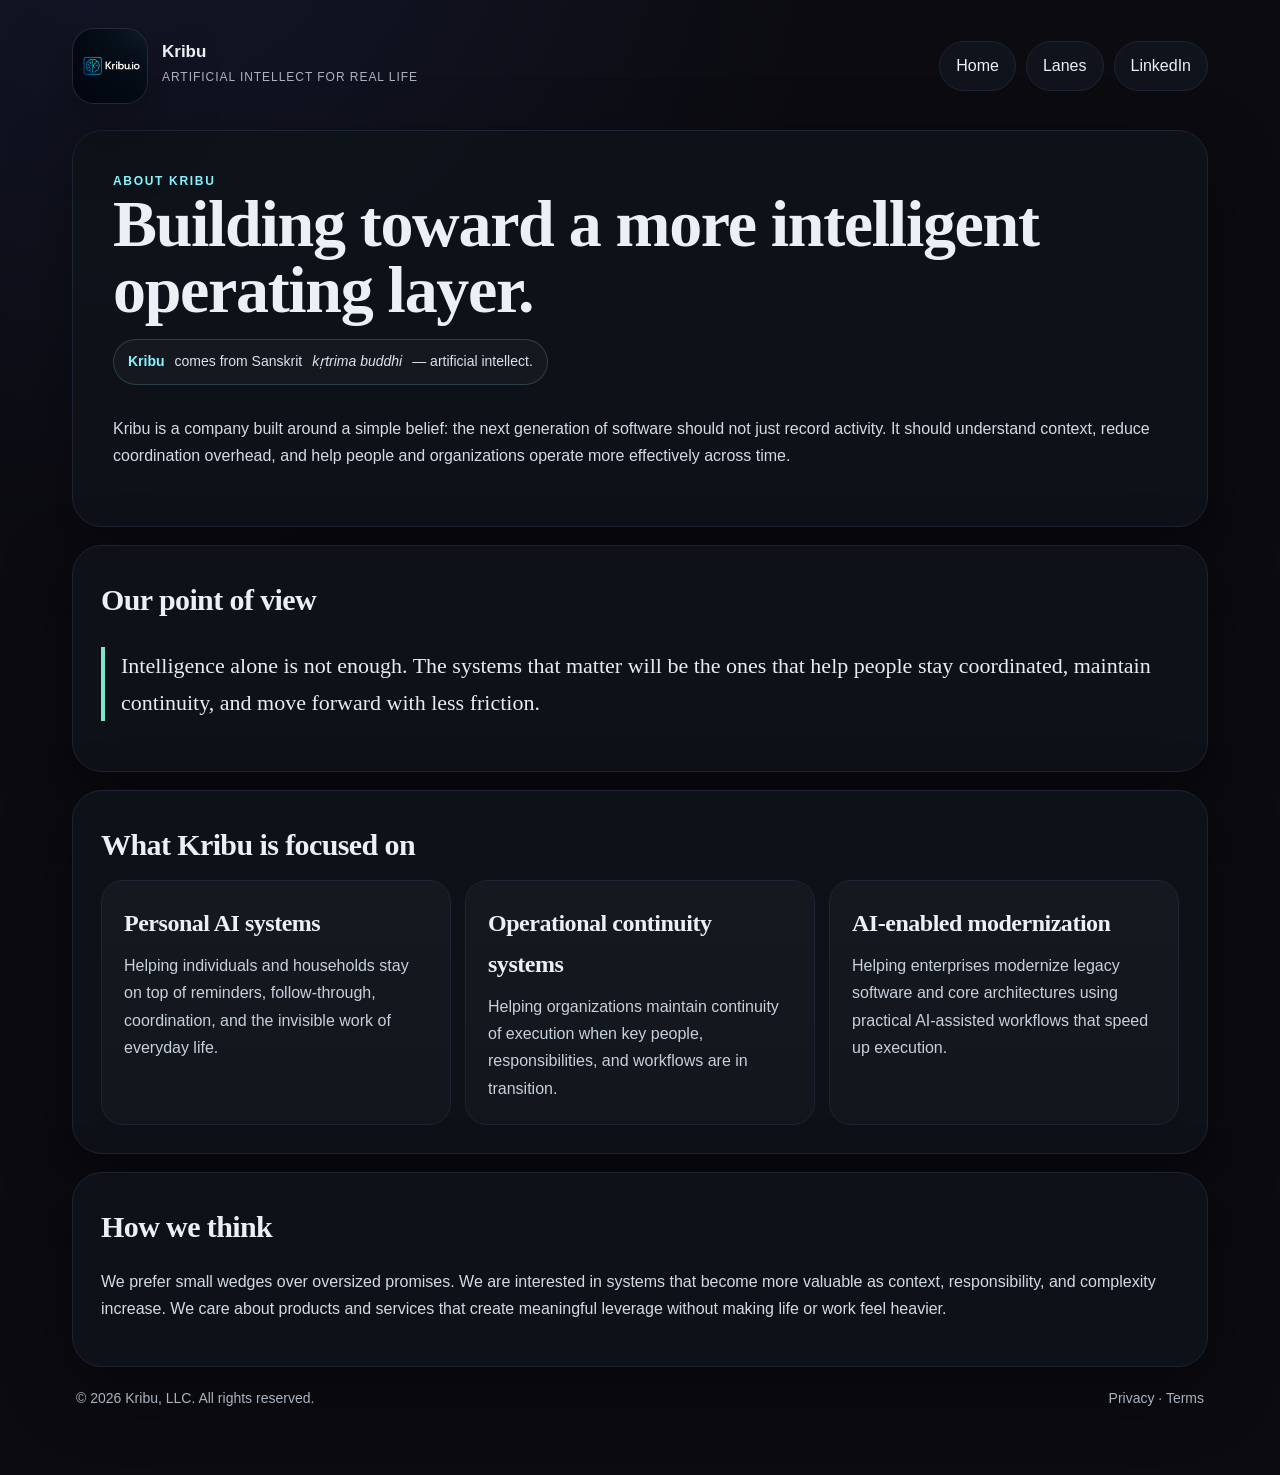
==== about.html @ 73965f77 "Refresh Kribu site homepage and supporting pages" ====
<!doctype html>
<html lang="en">
<head>
  <meta charset="utf-8" />
  <meta name="viewport" content="width=device-width, initial-scale=1" />
  <title>About Kribu — Intelligent systems for modern life and work</title>
  <meta name="description" content="Learn about Kribu's thesis, point of view, and the company focus across personal AI systems, operational continuity, and AI-enabled modernization." />
  <meta name="theme-color" content="#0b0b10" />
  <meta name="robots" content="index,follow,max-image-preview:large,max-snippet:-1,max-video-preview:-1" />
  <link rel="canonical" href="https://kribu.io/about.html" />
  <meta property="og:type" content="website" />
  <meta property="og:site_name" content="Kribu" />
  <meta property="og:title" content="About Kribu" />
  <meta property="og:description" content="Kribu is building toward a future where intelligent systems reduce friction across life, work, and transition." />
  <meta property="og:url" content="https://kribu.io/about.html" />
  <meta property="og:image" content="https://kribu.io/kribu-logo.png" />
  <meta name="twitter:card" content="summary_large_image" />
  <meta name="twitter:title" content="About Kribu" />
  <meta name="twitter:description" content="Kribu is building toward a future where intelligent systems reduce friction across life, work, and transition." />
  <meta name="twitter:image" content="https://kribu.io/kribu-logo.png" />
  <link rel="icon" type="image/png" href="kribu-logo.png" />
  <link rel="apple-touch-icon" href="kribu-logo.png" />
  <script type="application/ld+json">
    {
      "@context": "https://schema.org",
      "@type": "AboutPage",
      "name": "About Kribu",
      "url": "https://kribu.io/about.html",
      "isPartOf": "https://kribu.io/"
    }
  </script>
  <style>
    :root{
      --bg:#0b0b10;
      --ink:#ecf0f5;
      --muted:#aab3bf;
      --line:#1d2433;
      --panel:#0f1219;
      --accent:#86f3ff;
      --accent2:#12d9ff;
      --accent3:#7ee6c8;
      --shadow:0 24px 70px rgba(0,0,0,.34);
    }
    *{box-sizing:border-box}
    body{
      margin:0;
      background:
        radial-gradient(1200px circle at 10% -10%, #14172a 0, #0b0b10 60%),
        radial-gradient(1000px circle at 110% 10%, #0f1322 0, #0b0b10 60%);
      color:var(--ink);
      font:16px/1.7 "Avenir Next","Segoe UI",Inter,Arial,sans-serif;
    }
    a{color:inherit}
    .shell{max-width:1180px;margin:0 auto;padding:28px 22px 64px}
    .nav,.foot{display:flex;justify-content:space-between;gap:16px;flex-wrap:wrap}
    .nav{align-items:center;margin-bottom:26px}
    .brand{display:flex;align-items:center;gap:14px;text-decoration:none}
    .brand-mark{width:76px;height:76px;border-radius:22px;overflow:hidden;background:rgba(255,255,255,.03);border:1px solid rgba(255,255,255,.06);box-shadow:var(--shadow)}
    .brand-mark img{width:100%;height:100%;object-fit:cover;display:block}
    .brand-copy strong{display:block;font:700 17px/1.1 "Avenir Next","Segoe UI",sans-serif}
    .brand-copy span{color:var(--muted);font-size:12px;letter-spacing:.08em;text-transform:uppercase}
    .links{display:flex;gap:10px;flex-wrap:wrap}
    .links a,.btn{text-decoration:none;border:1px solid var(--line);border-radius:999px;padding:10px 16px;background:#10131c}
    .hero,.section{background:rgba(15,18,25,.9);border:1px solid var(--line);border-radius:30px;box-shadow:var(--shadow)}
    .hero{padding:40px}
    .section{margin-top:18px;padding:28px}
    .eyebrow{color:var(--accent);text-transform:uppercase;letter-spacing:.14em;font-size:12px;font-weight:700}
    h1,h2,h3{font-family:"Iowan Old Style","Palatino Linotype","Book Antiqua",Georgia,serif;font-weight:700;letter-spacing:-.02em;margin:0}
    h1{font-size:clamp(38px,6vw,66px);line-height:1}
    h2{font-size:30px;margin-bottom:10px}
    p{color:#d2dbe5}
    .origin{display:inline-flex;gap:10px;align-items:center;padding:10px 14px;border-radius:999px;background:rgba(255,255,255,.03);border:1px solid rgba(134,243,255,.18);color:#d9e2ec;font-size:14px;margin-top:16px}
    .origin strong{color:var(--accent)}
    .quote{border-left:4px solid var(--accent3);padding-left:16px;color:#e5ecf4;font-family:"Iowan Old Style","Palatino Linotype","Book Antiqua",Georgia,serif;font-size:22px}
    .grid{display:grid;grid-template-columns:repeat(3,minmax(0,1fr));gap:14px}
    .card{background:linear-gradient(180deg, rgba(255,255,255,.03), rgba(255,255,255,.02));border:1px solid var(--line);border-radius:22px;padding:22px}
    .card h3{font-size:24px;margin-bottom:8px}
    .card p{margin:0;color:#c6d0dc}
    .foot{padding:20px 4px 0;color:var(--muted);font-size:14px}
    .foot a{color:var(--muted);text-decoration:none}
    @media (max-width:900px){
      h1{font-size:clamp(32px,9vw,48px);line-height:1.04}
      .grid{grid-template-columns:1fr}
      .hero{padding:28px}
    }
    @media (max-width:640px){
      .shell{padding:20px 16px 48px}
      .hero,.section{border-radius:24px}
      .hero{padding:24px}
      .section{padding:22px}
      h1{font-size:clamp(28px,9.5vw,40px);line-height:1.06}
    }
  </style>
</head>
<body>
  <div class="shell">
    <header class="nav">
      <a class="brand" href="index.html">
        <div class="brand-mark"><img src="./kribu-logo.png" alt="Kribu logo" /></div>
        <div class="brand-copy">
          <strong>Kribu</strong>
          <span>Artificial intellect for real life</span>
        </div>
      </a>
      <nav class="links">
        <a href="index.html">Home</a>
        <a href="lanes.html">Lanes</a>
        <a href="https://www.linkedin.com/company/kribu-ai/" target="_blank" rel="noreferrer">LinkedIn</a>
      </nav>
    </header>

    <main>
      <section class="hero">
        <div class="eyebrow">About Kribu</div>
        <h1>Building toward a more intelligent operating layer.</h1>
        <p class="origin"><strong>Kribu</strong> comes from Sanskrit <em>kṛtrima buddhi</em> — artificial intellect.</p>
        <p>
          Kribu is a company built around a simple belief: the next generation of software should not just record activity.
          It should understand context, reduce coordination overhead, and help people and organizations operate more effectively across time.
        </p>
      </section>

      <section class="section">
        <h2>Our point of view</h2>
        <p class="quote">
          Intelligence alone is not enough. The systems that matter will be the ones that help people stay coordinated, maintain continuity, and move forward with less friction.
        </p>
      </section>

      <section class="section">
        <h2>What Kribu is focused on</h2>
        <div class="grid">
          <article class="card">
            <h3>Personal AI systems</h3>
            <p>Helping individuals and households stay on top of reminders, follow-through, coordination, and the invisible work of everyday life.</p>
          </article>
          <article class="card">
            <h3>Operational continuity systems</h3>
            <p>Helping organizations maintain continuity of execution when key people, responsibilities, and workflows are in transition.</p>
          </article>
          <article class="card">
            <h3>AI-enabled modernization</h3>
            <p>Helping enterprises modernize legacy software and core architectures using practical AI-assisted workflows that speed up execution.</p>
          </article>
        </div>
      </section>

      <section class="section">
        <h2>How we think</h2>
        <p>
          We prefer small wedges over oversized promises. We are interested in systems that become more valuable as context, responsibility, and complexity increase. We care about products and services that create meaningful leverage without making life or work feel heavier.
        </p>
      </section>
    </main>

    <footer class="foot">
      <span>© <span id="y"></span> Kribu, LLC. All rights reserved.</span>
      <span><a href="privacy.html">Privacy</a> · <a href="terms.html">Terms</a></span>
    </footer>
  </div>
  <script>document.getElementById('y').textContent=new Date().getFullYear();</script>
</body>
</html>
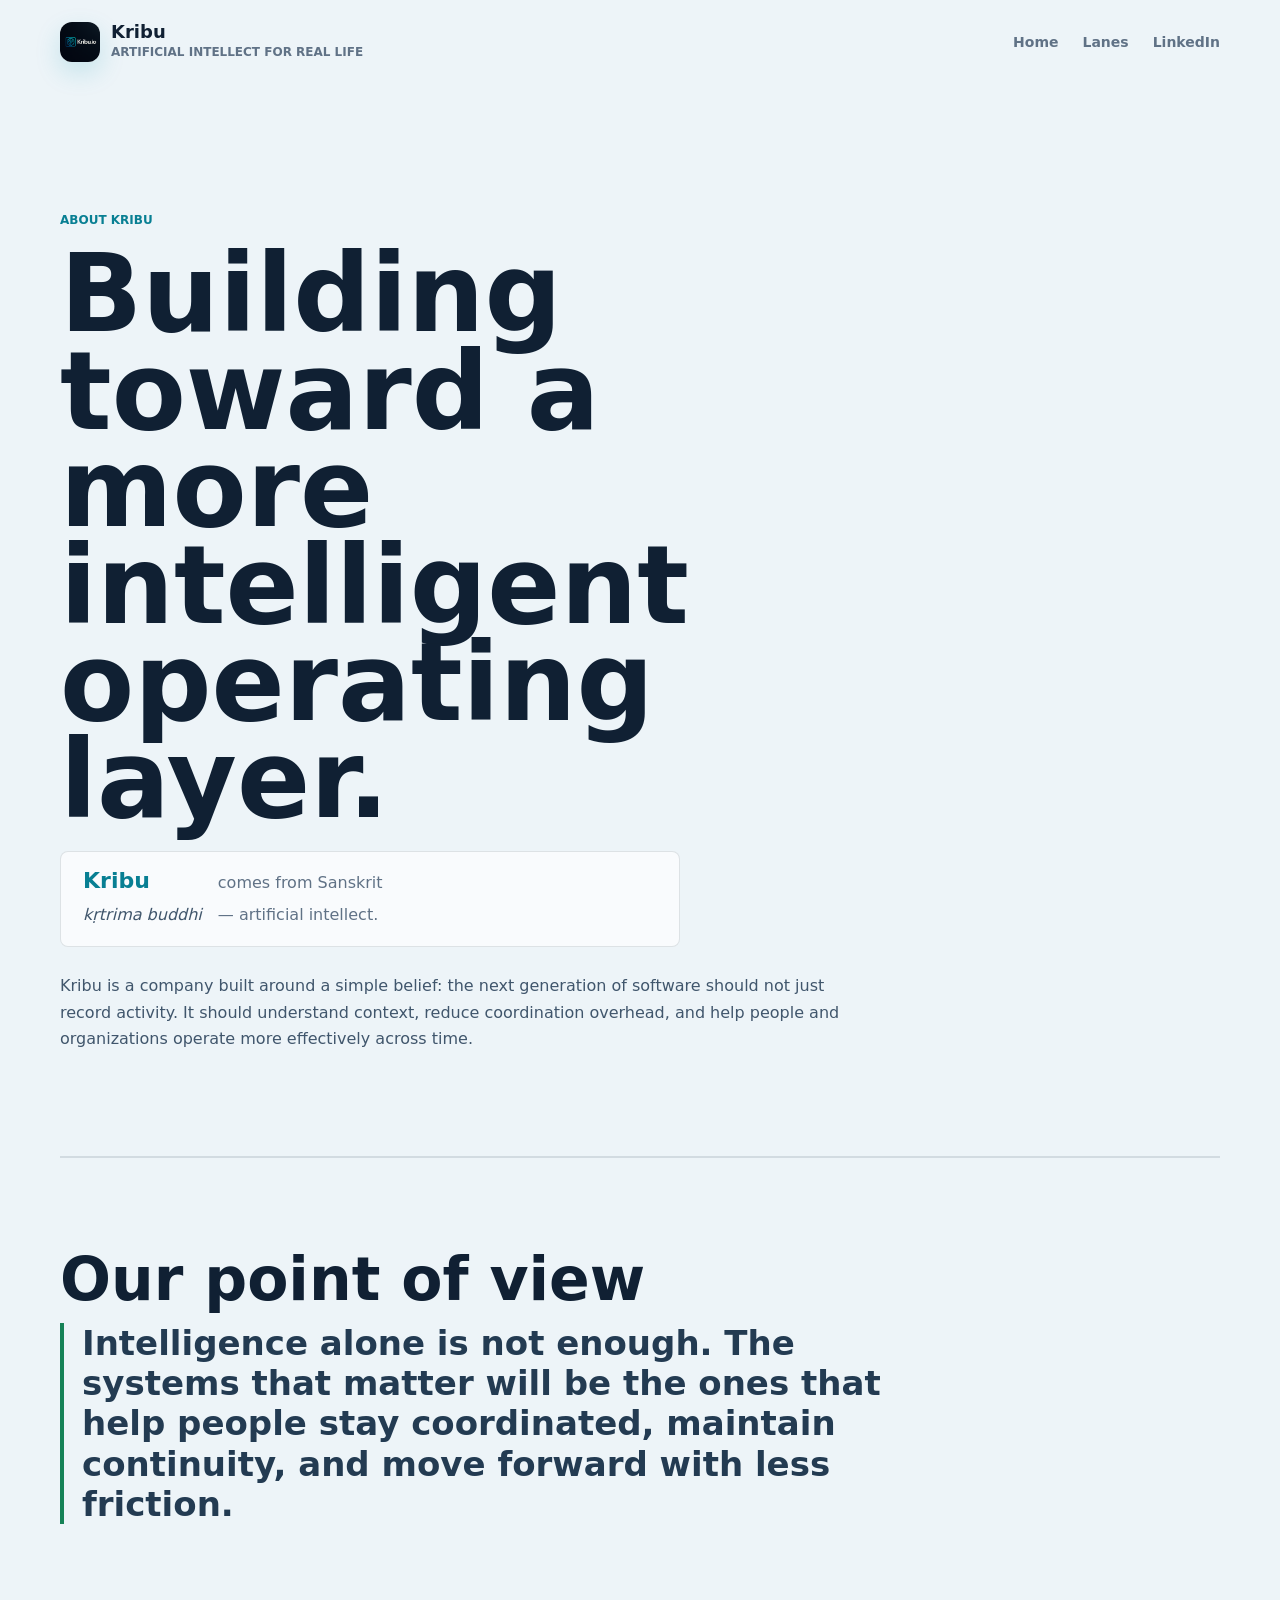
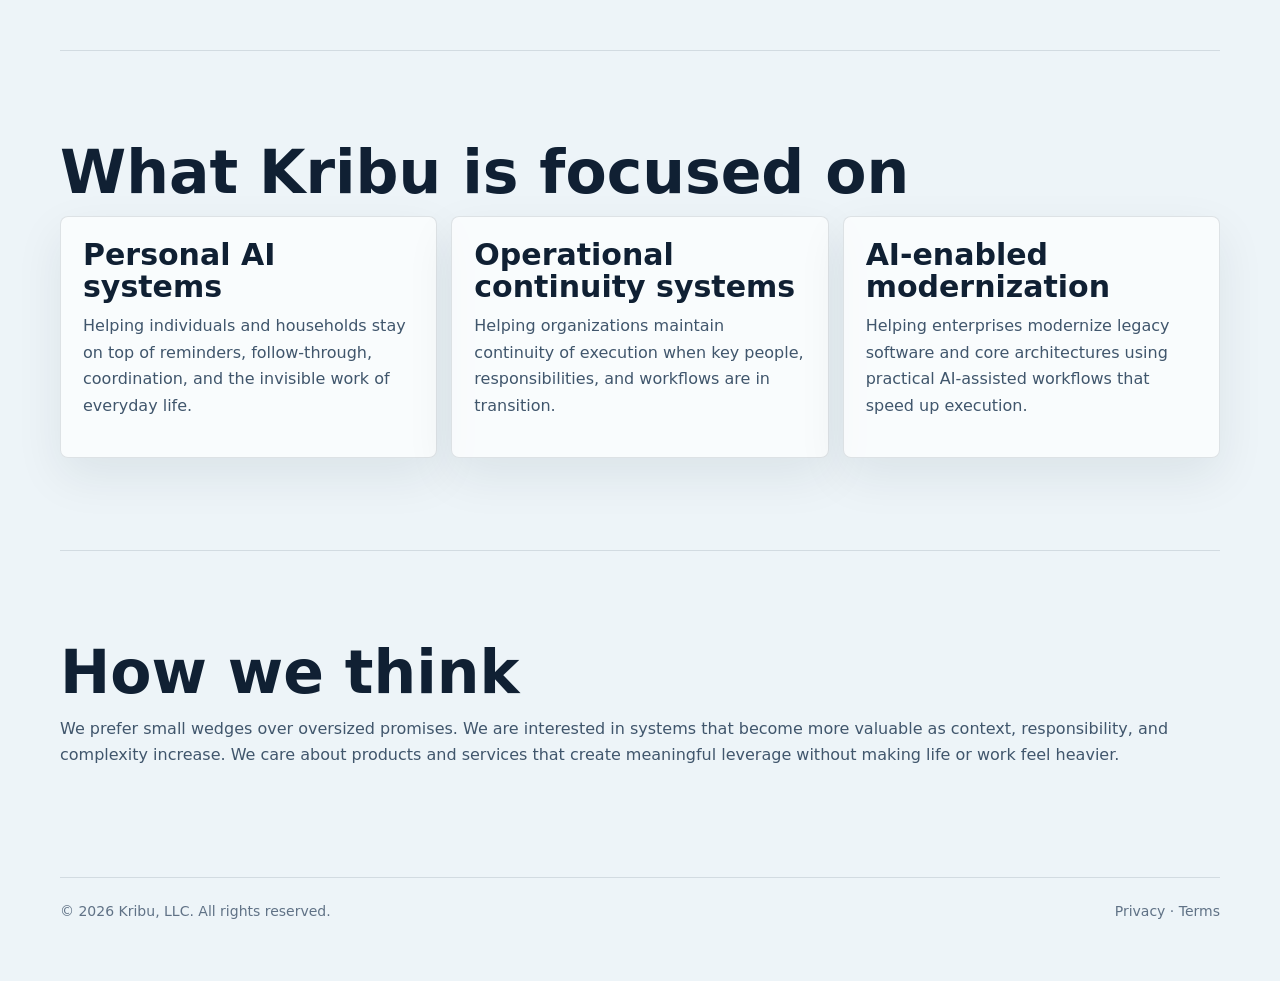
==== commit 7b917494: "Apply AskMelori-inspired Kribu styling" ====
--- a/about.html
+++ b/about.html
@@ -5,7 +5,7 @@
   <meta name="viewport" content="width=device-width, initial-scale=1" />
   <title>About Kribu — Intelligent systems for modern life and work</title>
   <meta name="description" content="Learn about Kribu's thesis, point of view, and the company focus across personal AI systems, operational continuity, and AI-enabled modernization." />
-  <meta name="theme-color" content="#0b0b10" />
+  <meta name="theme-color" content="#edf4f8" />
   <meta name="robots" content="index,follow,max-image-preview:large,max-snippet:-1,max-video-preview:-1" />
   <link rel="canonical" href="https://kribu.io/about.html" />
   <meta property="og:type" content="website" />
@@ -29,68 +29,7 @@
       "isPartOf": "https://kribu.io/"
     }
   </script>
-  <style>
-    :root{
-      --bg:#0b0b10;
-      --ink:#ecf0f5;
-      --muted:#aab3bf;
-      --line:#1d2433;
-      --panel:#0f1219;
-      --accent:#86f3ff;
-      --accent2:#12d9ff;
-      --accent3:#7ee6c8;
-      --shadow:0 24px 70px rgba(0,0,0,.34);
-    }
-    *{box-sizing:border-box}
-    body{
-      margin:0;
-      background:
-        radial-gradient(1200px circle at 10% -10%, #14172a 0, #0b0b10 60%),
-        radial-gradient(1000px circle at 110% 10%, #0f1322 0, #0b0b10 60%);
-      color:var(--ink);
-      font:16px/1.7 "Avenir Next","Segoe UI",Inter,Arial,sans-serif;
-    }
-    a{color:inherit}
-    .shell{max-width:1180px;margin:0 auto;padding:28px 22px 64px}
-    .nav,.foot{display:flex;justify-content:space-between;gap:16px;flex-wrap:wrap}
-    .nav{align-items:center;margin-bottom:26px}
-    .brand{display:flex;align-items:center;gap:14px;text-decoration:none}
-    .brand-mark{width:76px;height:76px;border-radius:22px;overflow:hidden;background:rgba(255,255,255,.03);border:1px solid rgba(255,255,255,.06);box-shadow:var(--shadow)}
-    .brand-mark img{width:100%;height:100%;object-fit:cover;display:block}
-    .brand-copy strong{display:block;font:700 17px/1.1 "Avenir Next","Segoe UI",sans-serif}
-    .brand-copy span{color:var(--muted);font-size:12px;letter-spacing:.08em;text-transform:uppercase}
-    .links{display:flex;gap:10px;flex-wrap:wrap}
-    .links a,.btn{text-decoration:none;border:1px solid var(--line);border-radius:999px;padding:10px 16px;background:#10131c}
-    .hero,.section{background:rgba(15,18,25,.9);border:1px solid var(--line);border-radius:30px;box-shadow:var(--shadow)}
-    .hero{padding:40px}
-    .section{margin-top:18px;padding:28px}
-    .eyebrow{color:var(--accent);text-transform:uppercase;letter-spacing:.14em;font-size:12px;font-weight:700}
-    h1,h2,h3{font-family:"Iowan Old Style","Palatino Linotype","Book Antiqua",Georgia,serif;font-weight:700;letter-spacing:-.02em;margin:0}
-    h1{font-size:clamp(38px,6vw,66px);line-height:1}
-    h2{font-size:30px;margin-bottom:10px}
-    p{color:#d2dbe5}
-    .origin{display:inline-flex;gap:10px;align-items:center;padding:10px 14px;border-radius:999px;background:rgba(255,255,255,.03);border:1px solid rgba(134,243,255,.18);color:#d9e2ec;font-size:14px;margin-top:16px}
-    .origin strong{color:var(--accent)}
-    .quote{border-left:4px solid var(--accent3);padding-left:16px;color:#e5ecf4;font-family:"Iowan Old Style","Palatino Linotype","Book Antiqua",Georgia,serif;font-size:22px}
-    .grid{display:grid;grid-template-columns:repeat(3,minmax(0,1fr));gap:14px}
-    .card{background:linear-gradient(180deg, rgba(255,255,255,.03), rgba(255,255,255,.02));border:1px solid var(--line);border-radius:22px;padding:22px}
-    .card h3{font-size:24px;margin-bottom:8px}
-    .card p{margin:0;color:#c6d0dc}
-    .foot{padding:20px 4px 0;color:var(--muted);font-size:14px}
-    .foot a{color:var(--muted);text-decoration:none}
-    @media (max-width:900px){
-      h1{font-size:clamp(32px,9vw,48px);line-height:1.04}
-      .grid{grid-template-columns:1fr}
-      .hero{padding:28px}
-    }
-    @media (max-width:640px){
-      .shell{padding:20px 16px 48px}
-      .hero,.section{border-radius:24px}
-      .hero{padding:24px}
-      .section{padding:22px}
-      h1{font-size:clamp(28px,9.5vw,40px);line-height:1.06}
-    }
-  </style>
+  <link rel="stylesheet" href="styles.css" />
 </head>
 <body>
   <div class="shell">
--- a/styles.css
+++ b/styles.css
@@ -0,0 +1,501 @@
+:root {
+  --bg: #edf4f8;
+  --paper: #ffffff;
+  --ink: #102033;
+  --muted: #607286;
+  --soft: #dce9ef;
+  --line: rgba(20, 42, 61, 0.12);
+  --teal: #0b9cb4;
+  --teal-dark: #087f93;
+  --green: #168257;
+  --violet: #6a4fcc;
+  --shadow: 0 24px 70px rgba(16, 32, 51, 0.12);
+  font-family:
+    Inter, ui-sans-serif, system-ui, -apple-system, BlinkMacSystemFont, "Segoe UI",
+    sans-serif;
+}
+
+* {
+  box-sizing: border-box;
+}
+
+html {
+  scroll-behavior: smooth;
+}
+
+body {
+  margin: 0;
+  min-width: 320px;
+  color: var(--ink);
+  background: var(--bg);
+  font: 16px/1.65 Inter, ui-sans-serif, system-ui, -apple-system, BlinkMacSystemFont, "Segoe UI", sans-serif;
+  -webkit-font-smoothing: antialiased;
+  -moz-osx-font-smoothing: grayscale;
+}
+
+a {
+  color: inherit;
+  text-decoration-thickness: 1px;
+  text-underline-offset: 4px;
+}
+
+.shell,
+body > h1,
+body > p,
+body > ul {
+  width: min(1160px, calc(100% - 36px));
+  margin-left: auto;
+  margin-right: auto;
+}
+
+.shell {
+  padding: 22px 0 58px;
+}
+
+body > h1 {
+  margin-top: clamp(56px, 9vw, 96px);
+}
+
+body > p,
+body > ul {
+  max-width: 820px;
+}
+
+.nav,
+.foot {
+  display: flex;
+  justify-content: space-between;
+  gap: 18px;
+  flex-wrap: wrap;
+}
+
+.nav {
+  align-items: center;
+  margin-bottom: clamp(34px, 6vw, 76px);
+}
+
+.brand,
+.links {
+  display: flex;
+  align-items: center;
+}
+
+.brand {
+  gap: 11px;
+  color: var(--ink);
+  font-size: 18px;
+  font-weight: 760;
+  text-decoration: none;
+}
+
+.brand-mark {
+  width: 40px;
+  height: 40px;
+  flex: 0 0 40px;
+  border-radius: 12px;
+  display: flex;
+  align-items: center;
+  justify-content: center;
+  overflow: hidden;
+  background: rgba(255, 255, 255, 0.84);
+  box-shadow: 0 10px 26px rgba(11, 156, 180, 0.18);
+}
+
+.brand-mark img {
+  display: block;
+  width: 100%;
+  height: 100%;
+  object-fit: cover;
+}
+
+.brand-copy {
+  display: flex;
+  flex-direction: column;
+  gap: 1px;
+}
+
+.brand-copy strong {
+  color: var(--ink);
+  font-size: 18px;
+  font-weight: 780;
+  line-height: 1.1;
+}
+
+.brand-copy span {
+  color: var(--muted);
+  font-size: 12px;
+  font-weight: 700;
+  letter-spacing: 0;
+  text-transform: uppercase;
+}
+
+.links {
+  gap: 24px;
+  color: var(--muted);
+  font-size: 14px;
+  font-weight: 650;
+}
+
+.links a {
+  text-decoration: none;
+}
+
+.links a:hover,
+.foot a:hover {
+  color: var(--ink);
+}
+
+.hero {
+  position: relative;
+  overflow: visible;
+  background: transparent;
+  border: 0;
+  border-radius: 0;
+  box-shadow: none;
+}
+
+.hero-inner {
+  display: grid;
+  grid-template-columns: minmax(0, 1fr) minmax(320px, 0.72fr);
+  align-items: center;
+  gap: clamp(34px, 6vw, 76px);
+  min-height: calc(100svh - 150px);
+  padding: clamp(24px, 4vw, 56px) 0 clamp(48px, 7vw, 88px);
+}
+
+.hero > :not(.hero-inner) {
+  max-width: 820px;
+}
+
+.hero:not(:has(.hero-inner)) {
+  padding: clamp(34px, 6vw, 72px) 0 clamp(48px, 7vw, 88px);
+  border-bottom: 1px solid var(--line);
+}
+
+.eyebrow {
+  margin: 0 0 15px;
+  color: var(--teal-dark);
+  font-size: 12px;
+  font-weight: 780;
+  letter-spacing: 0;
+  text-transform: uppercase;
+}
+
+h1,
+h2,
+h3,
+p {
+  margin-top: 0;
+}
+
+h1,
+h2,
+h3 {
+  color: var(--ink);
+  font-family: Inter, ui-sans-serif, system-ui, -apple-system, BlinkMacSystemFont, "Segoe UI", sans-serif;
+  font-weight: 820;
+  letter-spacing: 0;
+}
+
+h1 {
+  margin-bottom: 22px;
+  font-size: clamp(54px, 9vw, 108px);
+  line-height: 0.9;
+}
+
+h2 {
+  margin-bottom: 14px;
+  font-size: clamp(34px, 4.8vw, 60px);
+  line-height: 0.98;
+}
+
+h3 {
+  margin-bottom: 10px;
+  font-size: clamp(22px, 2.6vw, 30px);
+  line-height: 1.08;
+}
+
+p,
+li {
+  color: #40566c;
+}
+
+.lead {
+  margin-bottom: 24px;
+  color: #40566c;
+  font-size: clamp(19px, 2.1vw, 24px);
+  line-height: 1.46;
+}
+
+.origin {
+  display: grid;
+  grid-template-columns: auto minmax(0, 1fr);
+  gap: 6px 16px;
+  align-items: baseline;
+  width: min(100%, 620px);
+  margin: 0 0 26px;
+  padding: 18px 22px;
+  border: 1px solid var(--line);
+  border-radius: 8px;
+  background: rgba(255, 255, 255, 0.66);
+  color: var(--muted);
+}
+
+.origin strong {
+  color: var(--teal-dark);
+  font-size: 22px;
+  font-weight: 820;
+  line-height: 1;
+}
+
+.origin span,
+.origin em {
+  color: #40566c;
+  font-size: 16px;
+  line-height: 1.35;
+}
+
+.origin em {
+  font-style: italic;
+}
+
+.vision,
+.section-intro,
+.lane-note {
+  color: var(--muted);
+}
+
+.vision {
+  margin-bottom: 0;
+  font-size: 15px;
+  font-weight: 680;
+}
+
+.button-row {
+  display: flex;
+  gap: 10px;
+  flex-wrap: wrap;
+  margin-top: 28px;
+}
+
+.btn {
+  display: inline-flex;
+  align-items: center;
+  justify-content: center;
+  min-height: 48px;
+  border: 1px solid var(--line);
+  border-radius: 8px;
+  padding: 0 18px;
+  color: var(--ink);
+  background: rgba(255, 255, 255, 0.74);
+  font-weight: 780;
+  text-decoration: none;
+  transition: background 0.2s ease, border-color 0.2s ease;
+}
+
+.btn:hover {
+  border-color: rgba(20, 42, 61, 0.2);
+  background: #ffffff;
+}
+
+.btn-primary {
+  border-color: var(--teal);
+  color: #f6fbfd;
+  background: var(--teal);
+}
+
+.btn-primary:hover {
+  border-color: var(--teal-dark);
+  background: var(--teal-dark);
+}
+
+.side {
+  display: grid;
+  gap: 14px;
+}
+
+.panel,
+.section,
+.card,
+.mini {
+  border: 1px solid var(--line);
+  border-radius: 8px;
+  background: rgba(255, 255, 255, 0.68);
+  box-shadow: 0 18px 48px rgba(16, 32, 51, 0.08);
+}
+
+.panel {
+  padding: 22px;
+}
+
+.panel strong,
+.tag {
+  display: inline-block;
+  color: var(--teal-dark);
+  font-size: 12px;
+  font-weight: 780;
+  letter-spacing: 0;
+  text-transform: uppercase;
+}
+
+.panel strong {
+  margin-bottom: 8px;
+}
+
+.panel p,
+.card p,
+.mini li {
+  color: #40566c;
+}
+
+.section {
+  margin-top: 0;
+  padding: clamp(54px, 8vw, 92px) 0;
+  border-right: 0;
+  border-bottom: 0;
+  border-left: 0;
+  border-radius: 0;
+  background: transparent;
+  box-shadow: none;
+}
+
+.section-intro {
+  max-width: 760px;
+  margin-bottom: 24px;
+  font-size: 17px;
+}
+
+.grid {
+  display: grid;
+  grid-template-columns: repeat(auto-fit, minmax(min(100%, 280px), 1fr));
+  gap: 14px;
+  width: 100%;
+}
+
+.grid > *,
+.split > *,
+.hero-inner > *,
+.panel,
+.card,
+.mini {
+  min-width: 0;
+}
+
+.card,
+.mini {
+  padding: 22px;
+}
+
+.tag {
+  margin-bottom: 14px;
+}
+
+.lane-note {
+  margin-top: 12px;
+  font-size: 15px;
+}
+
+.split {
+  display: grid;
+  grid-template-columns: repeat(2, minmax(0, 1fr));
+  gap: 14px;
+}
+
+.mini ul {
+  margin: 0;
+  padding-left: 18px;
+}
+
+.quote {
+  max-width: 900px;
+  border-left: 4px solid var(--green);
+  padding-left: 18px;
+  color: #233b52;
+  font-size: clamp(22px, 3vw, 34px);
+  font-weight: 720;
+  line-height: 1.18;
+}
+
+.foot {
+  border-top: 1px solid var(--line);
+  padding: 22px 0 0;
+  color: var(--muted);
+  font-size: 14px;
+}
+
+.foot a {
+  color: var(--muted);
+  text-decoration: none;
+}
+
+body > ul {
+  padding-left: 24px;
+}
+
+body > p:last-of-type {
+  padding-bottom: 58px;
+}
+
+body > p a {
+  color: var(--teal-dark);
+  font-weight: 700;
+}
+
+@media (max-width: 900px) {
+  .nav {
+    align-items: flex-start;
+    flex-direction: column;
+    margin-bottom: 28px;
+  }
+
+  .hero-inner,
+  .split,
+  .grid {
+    grid-template-columns: 1fr;
+  }
+
+  .hero-inner {
+    min-height: 0;
+    padding-top: 18px;
+  }
+
+  h1 {
+    font-size: clamp(40px, 12vw, 72px);
+    line-height: 0.95;
+  }
+}
+
+@media (max-width: 640px) {
+  .shell,
+  body > h1,
+  body > p,
+  body > ul {
+    width: min(100% - 32px, 1160px);
+  }
+
+  .shell {
+    padding: 20px 0 48px;
+  }
+
+  .links {
+    gap: 14px;
+  }
+
+  h1 {
+    font-size: clamp(38px, 14vw, 58px);
+    line-height: 0.98;
+  }
+
+  .lead {
+    font-size: 17px;
+  }
+
+  .origin {
+    grid-template-columns: 1fr;
+    padding: 16px 18px;
+  }
+
+  .section {
+    padding: 44px 0;
+  }
+}
